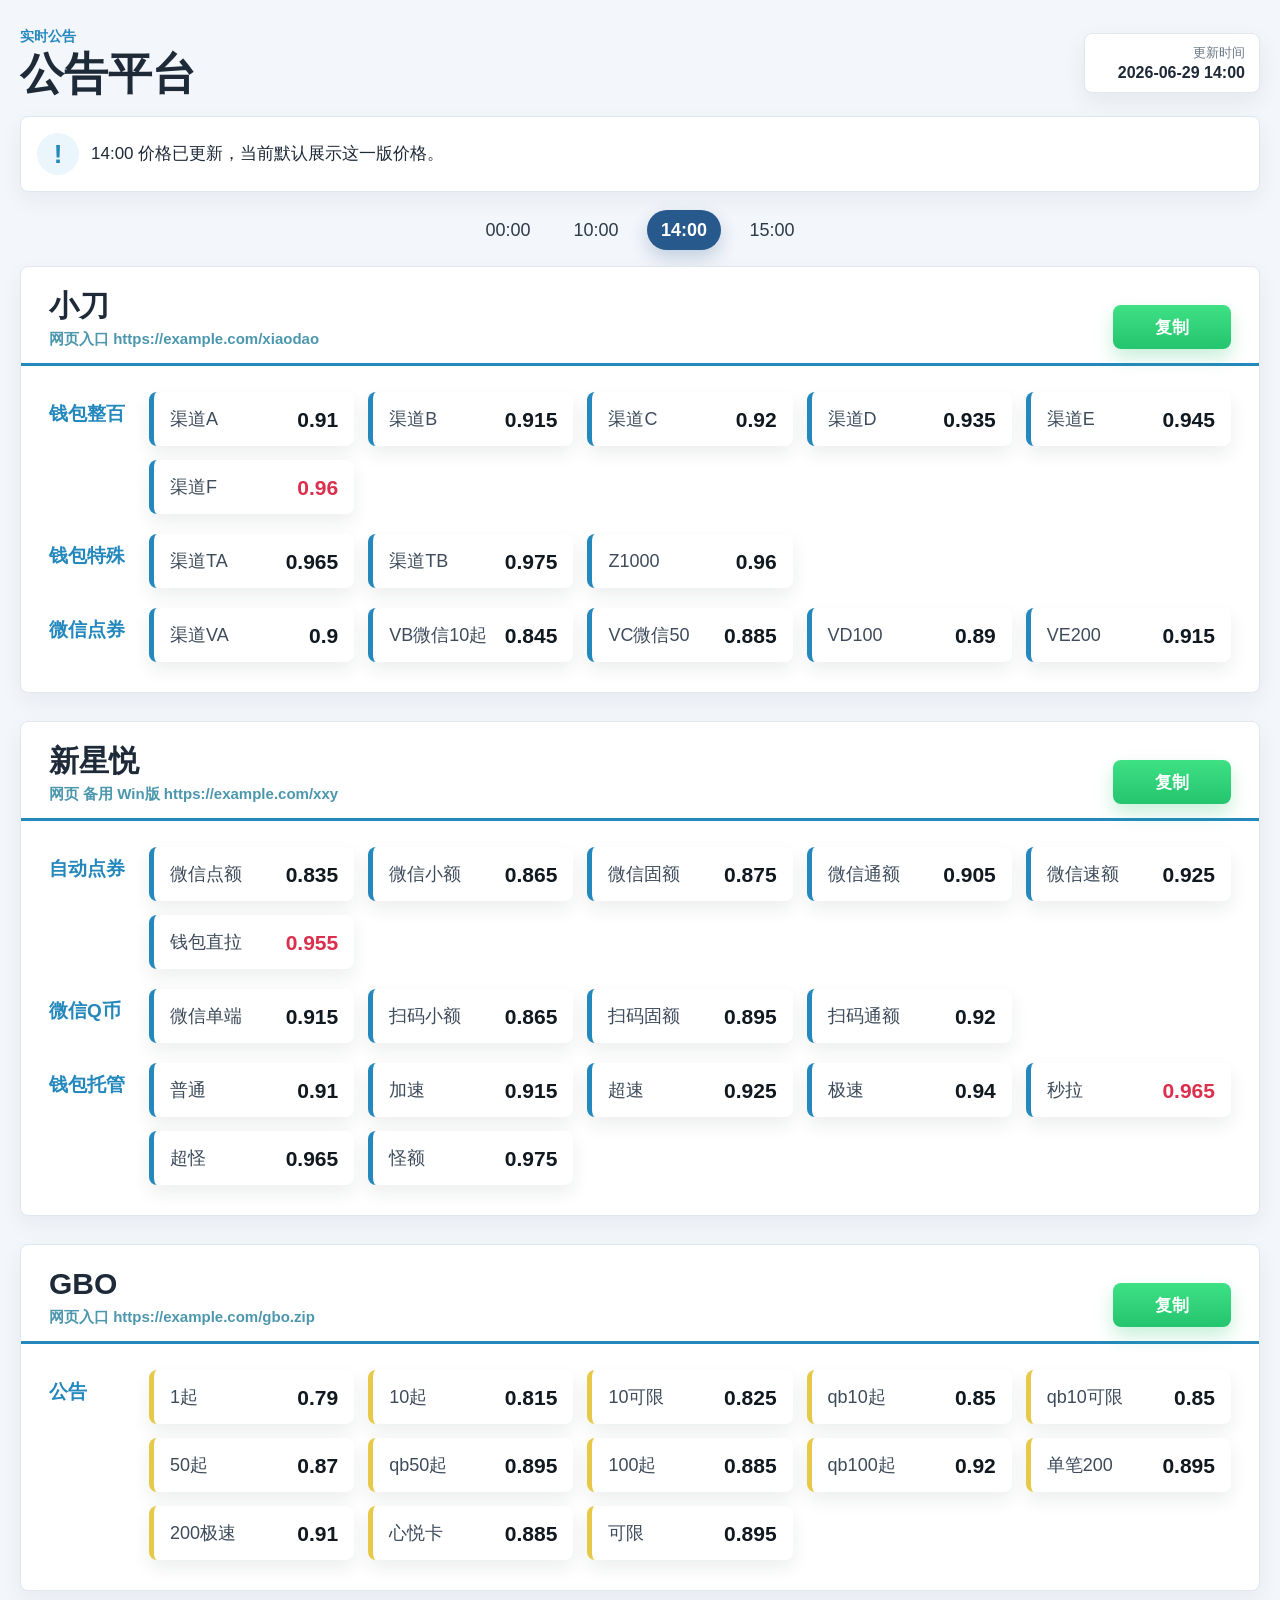
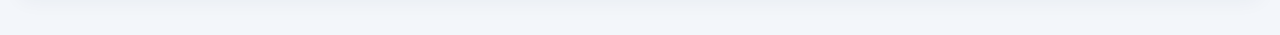
==== index.html @ b19ff604 "Add files via upload" ====
<!doctype html>
<html lang="zh-CN">
  <head>
    <meta charset="utf-8">
    <meta name="viewport" content="width=device-width, initial-scale=1">
    <title>公告平台</title>
    <link rel="stylesheet" href="./styles.css">
  </head>
  <body>
    <main class="page">
      <header class="topbar">
        <div>
          <p class="eyebrow">实时公告</p>
          <h1 id="site-title">公告平台</h1>
        </div>
        <div class="status">
          <span>更新时间</span>
          <strong id="updated-at">加载中</strong>
        </div>
      </header>

      <section class="notice" aria-label="公告">
        <div class="notice-mark">!</div>
        <p id="notice-text">正在读取公告内容...</p>
      </section>

      <nav class="time-tabs" id="time-tabs" aria-label="时间标签"></nav>

      <section id="content" class="content" aria-live="polite"></section>
    </main>

    <template id="section-template">
      <article class="panel">
        <header class="panel-head">
          <div>
            <h2></h2>
            <p class="meta"></p>
          </div>
          <button class="copy-button" type="button">复制</button>
        </header>
        <div class="groups"></div>
      </article>
    </template>

    <template id="group-template">
      <div class="group">
        <h3></h3>
        <div class="items"></div>
      </div>
    </template>

    <template id="item-template">
      <div class="item">
        <span class="label"></span>
        <strong class="value"></strong>
      </div>
    </template>

    <script src="./script.js"></script>
  </body>
</html>
---- styles.css ----
:root {
  color-scheme: light;
  --bg: #f3f6fa;
  --text: #1e2a38;
  --muted: #6a7788;
  --line: #dfe7ef;
  --panel: #ffffff;
  --blue: #2488bd;
  --blue-dark: #27598d;
  --yellow: #e7c94a;
  --green: #25c46f;
  --red: #db304d;
  font-family: "Microsoft YaHei", "PingFang SC", "Segoe UI", Arial, sans-serif;
}

* {
  box-sizing: border-box;
}

body {
  margin: 0;
  min-height: 100vh;
  background: var(--bg);
  color: var(--text);
}

button {
  font: inherit;
}

.page {
  width: min(1240px, calc(100% - 32px));
  margin: 0 auto;
  padding: 28px 0 44px;
}

.topbar {
  display: flex;
  align-items: center;
  justify-content: space-between;
  gap: 16px;
  margin-bottom: 18px;
}

.eyebrow {
  margin: 0 0 4px;
  color: var(--blue);
  font-size: 14px;
  font-weight: 700;
}

h1 {
  margin: 0;
  font-size: clamp(28px, 4vw, 44px);
  line-height: 1.1;
}

.status {
  min-width: 176px;
  padding: 10px 14px;
  border: 1px solid var(--line);
  border-radius: 8px;
  background: var(--panel);
  text-align: right;
  box-shadow: 0 8px 22px rgba(31, 58, 88, 0.07);
}

.status span {
  display: block;
  color: var(--muted);
  font-size: 13px;
}

.status strong {
  display: block;
  margin-top: 2px;
  font-size: 16px;
}

.notice {
  display: grid;
  grid-template-columns: 42px 1fr;
  align-items: center;
  gap: 12px;
  margin-bottom: 18px;
  padding: 16px;
  border: 1px solid var(--line);
  border-radius: 8px;
  background: var(--panel);
  box-shadow: 0 8px 22px rgba(31, 58, 88, 0.06);
}

.notice-mark {
  display: grid;
  width: 42px;
  height: 42px;
  place-items: center;
  border-radius: 50%;
  background: #eaf6fb;
  color: var(--blue);
  font-size: 26px;
  font-weight: 900;
}

.notice p {
  margin: 0;
  font-size: 17px;
  line-height: 1.7;
}

.time-tabs {
  display: flex;
  justify-content: center;
  flex-wrap: wrap;
  gap: 14px;
  margin: 12px 0 16px;
}

.time-tabs button {
  min-width: 74px;
  height: 40px;
  border: 0;
  border-radius: 20px;
  background: transparent;
  color: #2d3a48;
  font-size: 18px;
  cursor: pointer;
}

.time-tabs button:hover {
  background: #e9f0f7;
}

.time-tabs .active {
  background: var(--blue-dark);
  color: #fff;
  font-weight: 800;
  box-shadow: 0 8px 18px rgba(39, 89, 141, 0.24);
}

.content {
  display: grid;
  gap: 28px;
}

.panel {
  border: 1px solid var(--line);
  border-radius: 8px;
  background: var(--panel);
  box-shadow: 0 8px 22px rgba(31, 58, 88, 0.06);
  overflow: hidden;
}

.panel-head {
  display: flex;
  align-items: end;
  justify-content: space-between;
  gap: 14px;
  padding: 22px 28px 14px;
  border-bottom: 3px solid var(--blue);
}

.panel[data-accent="yellow"] .panel-head {
  border-bottom-color: var(--blue);
}

.panel h2 {
  margin: 0;
  font-size: 30px;
  line-height: 1.1;
}

.meta {
  margin: 8px 0 0;
  color: #4c97ad;
  font-size: 15px;
  font-weight: 700;
  word-break: break-all;
}

.copy-button {
  min-width: 118px;
  height: 44px;
  border: 0;
  border-radius: 8px;
  background: linear-gradient(180deg, #3ee184, var(--green));
  color: #fff;
  font-size: 17px;
  font-weight: 800;
  cursor: pointer;
  box-shadow: 0 9px 18px rgba(37, 196, 111, 0.25);
}

.groups {
  display: grid;
  gap: 20px;
  padding: 26px 28px 30px;
}

.group {
  display: grid;
  grid-template-columns: 86px 1fr;
  align-items: start;
  gap: 14px;
}

.group h3 {
  margin: 11px 0 0;
  color: var(--blue);
  font-size: 19px;
  line-height: 1.2;
}

.items {
  display: grid;
  grid-template-columns: repeat(auto-fill, minmax(190px, 1fr));
  gap: 14px;
}

.item {
  display: grid;
  grid-template-columns: minmax(0, 1fr) auto;
  align-items: center;
  gap: 10px;
  min-height: 54px;
  padding: 10px 16px;
  border-left: 5px solid var(--blue);
  border-radius: 8px;
  background: #fff;
  box-shadow: 0 8px 18px rgba(30, 42, 56, 0.08);
}

.panel[data-accent="yellow"] .item {
  border-left-color: var(--yellow);
}

.label {
  min-width: 0;
  color: #3d4b5b;
  font-size: 18px;
  line-height: 1.25;
  overflow-wrap: anywhere;
}

.value {
  color: #101820;
  font-size: 21px;
  line-height: 1.1;
}

.item.highlight .value {
  color: var(--red);
}

.error {
  padding: 22px;
  border: 1px solid #ffd1d9;
  border-radius: 8px;
  background: #fff5f7;
  color: #b21835;
  font-weight: 700;
}

@media (max-width: 720px) {
  .page {
    width: min(100% - 20px, 1240px);
    padding-top: 16px;
  }

  .topbar,
  .panel-head {
    align-items: stretch;
    flex-direction: column;
  }

  .status {
    width: 100%;
    text-align: left;
  }

  .time-tabs {
    justify-content: flex-start;
    gap: 8px;
  }

  .time-tabs button {
    min-width: 64px;
    height: 36px;
    font-size: 15px;
  }

  .panel-head,
  .groups {
    padding-left: 14px;
    padding-right: 14px;
  }

  .panel h2 {
    font-size: 25px;
  }

  .group {
    grid-template-columns: 1fr;
    gap: 8px;
  }

  .group h3 {
    margin-top: 0;
  }

  .items {
    grid-template-columns: 1fr;
  }
}
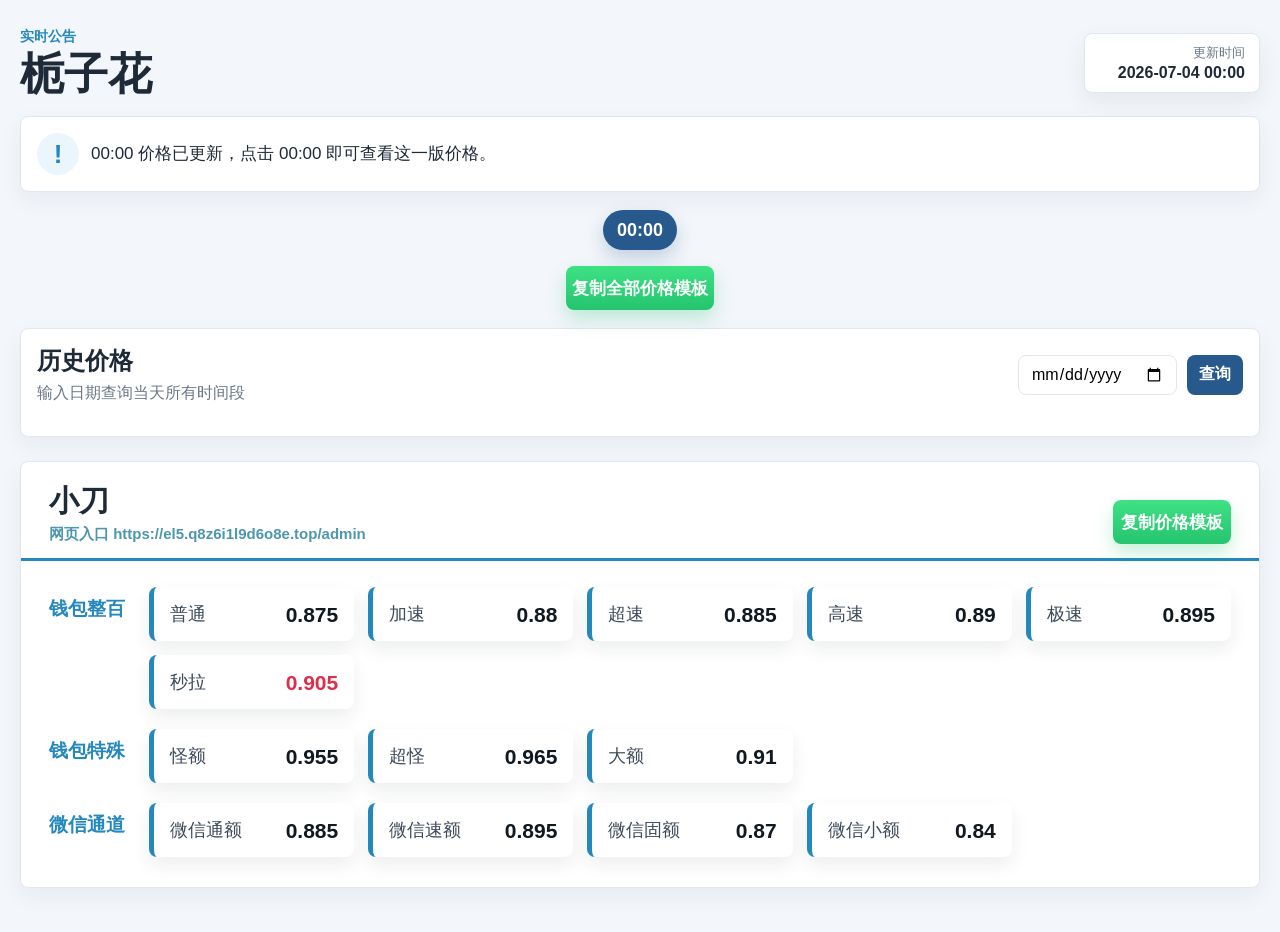
==== commit 34d142d5: "Add files via upload" ====
--- a/index.html
+++ b/index.html
@@ -25,6 +25,24 @@
       </section>
 
       <nav class="time-tabs" id="time-tabs" aria-label="时间标签"></nav>
+
+      <div class="copy-all-bar">
+        <button id="copy-all-prices" class="copy-button" type="button">复制全部价格模板</button>
+      </div>
+
+      <section class="history-box" aria-label="查询历史价格">
+        <div class="history-head">
+          <div>
+            <h2>历史价格</h2>
+            <p>输入日期查询当天所有时间段</p>
+          </div>
+          <div class="history-controls">
+            <input id="history-date" type="date">
+            <button id="history-search" type="button">查询</button>
+          </div>
+        </div>
+        <div id="history-result" class="history-result"></div>
+      </section>
 
       <section id="content" class="content" aria-live="polite"></section>
     </main>
--- a/styles.css
+++ b/styles.css
@@ -138,6 +138,79 @@
   box-shadow: 0 8px 18px rgba(39, 89, 141, 0.24);
 }
 
+.copy-all-bar {
+  display: flex;
+  justify-content: center;
+  margin: 0 0 18px;
+}
+
+.history-box {
+  margin: 0 0 24px;
+  padding: 16px;
+  border: 1px solid var(--line);
+  border-radius: 8px;
+  background: var(--panel);
+  box-shadow: 0 8px 22px rgba(31, 58, 88, 0.06);
+}
+
+.history-head {
+  display: flex;
+  align-items: center;
+  justify-content: space-between;
+  gap: 14px;
+}
+
+.history-head h2 {
+  margin: 0;
+  font-size: 24px;
+}
+
+.history-head p,
+.history-day p {
+  margin: 6px 0 0;
+  color: var(--muted);
+}
+
+.history-controls {
+  display: flex;
+  gap: 10px;
+}
+
+.history-controls input,
+.history-controls button {
+  min-height: 40px;
+  border: 1px solid var(--line);
+  border-radius: 8px;
+  background: #fff;
+  font: inherit;
+  padding: 0 12px;
+}
+
+.history-controls button {
+  border: 0;
+  background: var(--blue-dark);
+  color: #fff;
+  cursor: pointer;
+  font-weight: 800;
+}
+
+.history-result {
+  display: grid;
+  gap: 18px;
+  margin-top: 16px;
+}
+
+.history-day {
+  display: grid;
+  gap: 10px;
+}
+
+.history-day h3 {
+  margin: 0;
+  color: var(--blue-dark);
+  font-size: 21px;
+}
+
 .content {
   display: grid;
   gap: 28px;
@@ -268,8 +341,13 @@
   }
 
   .topbar,
+  .history-head,
   .panel-head {
     align-items: stretch;
+    flex-direction: column;
+  }
+
+  .history-controls {
     flex-direction: column;
   }
 
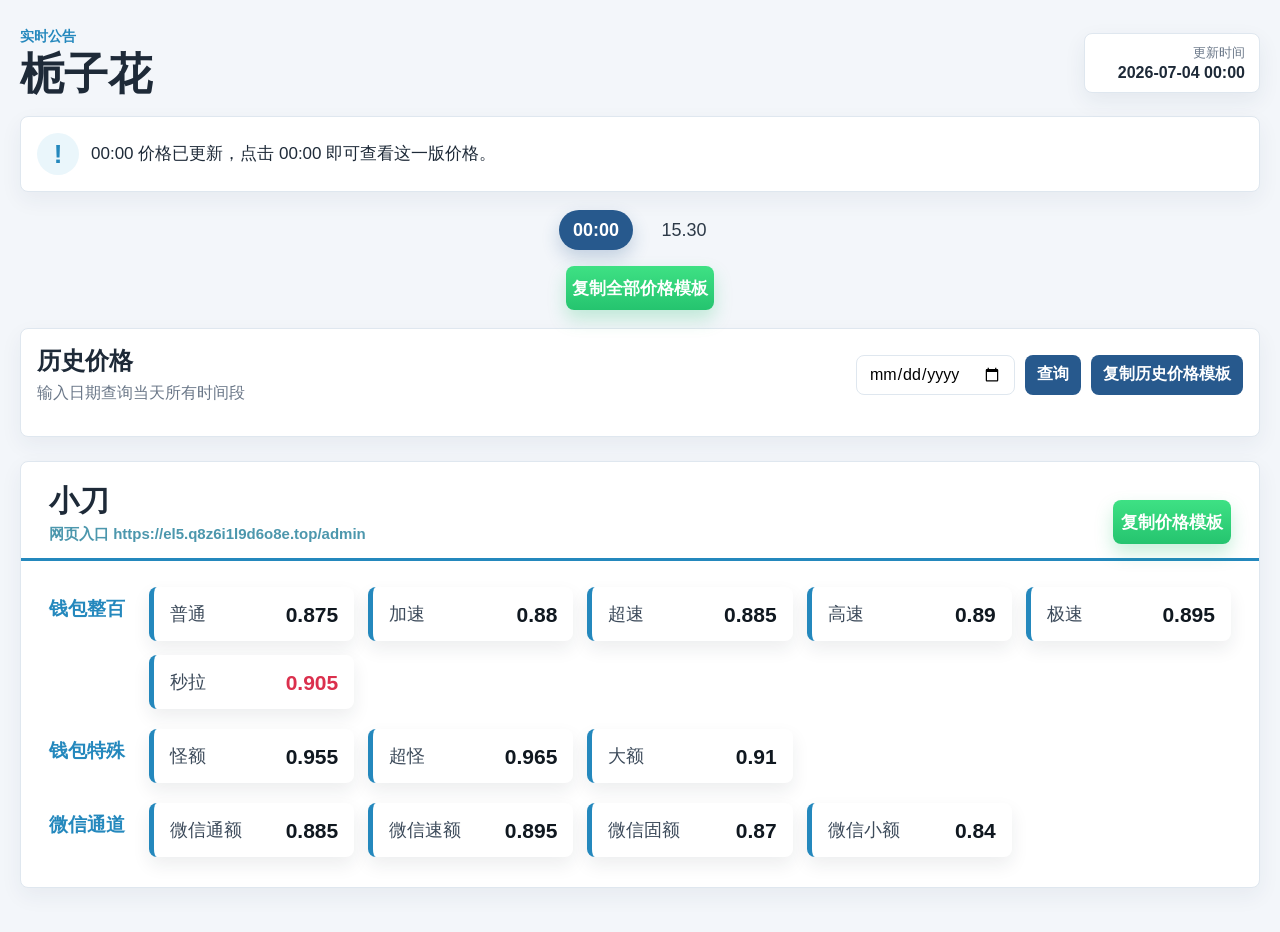
==== commit 192302d9: "Add files via upload" ====
--- a/index.html
+++ b/index.html
@@ -39,6 +39,7 @@
           <div class="history-controls">
             <input id="history-date" type="date">
             <button id="history-search" type="button">查询</button>
+            <button id="history-copy" type="button">复制历史价格模板</button>
           </div>
         </div>
         <div id="history-result" class="history-result"></div>
